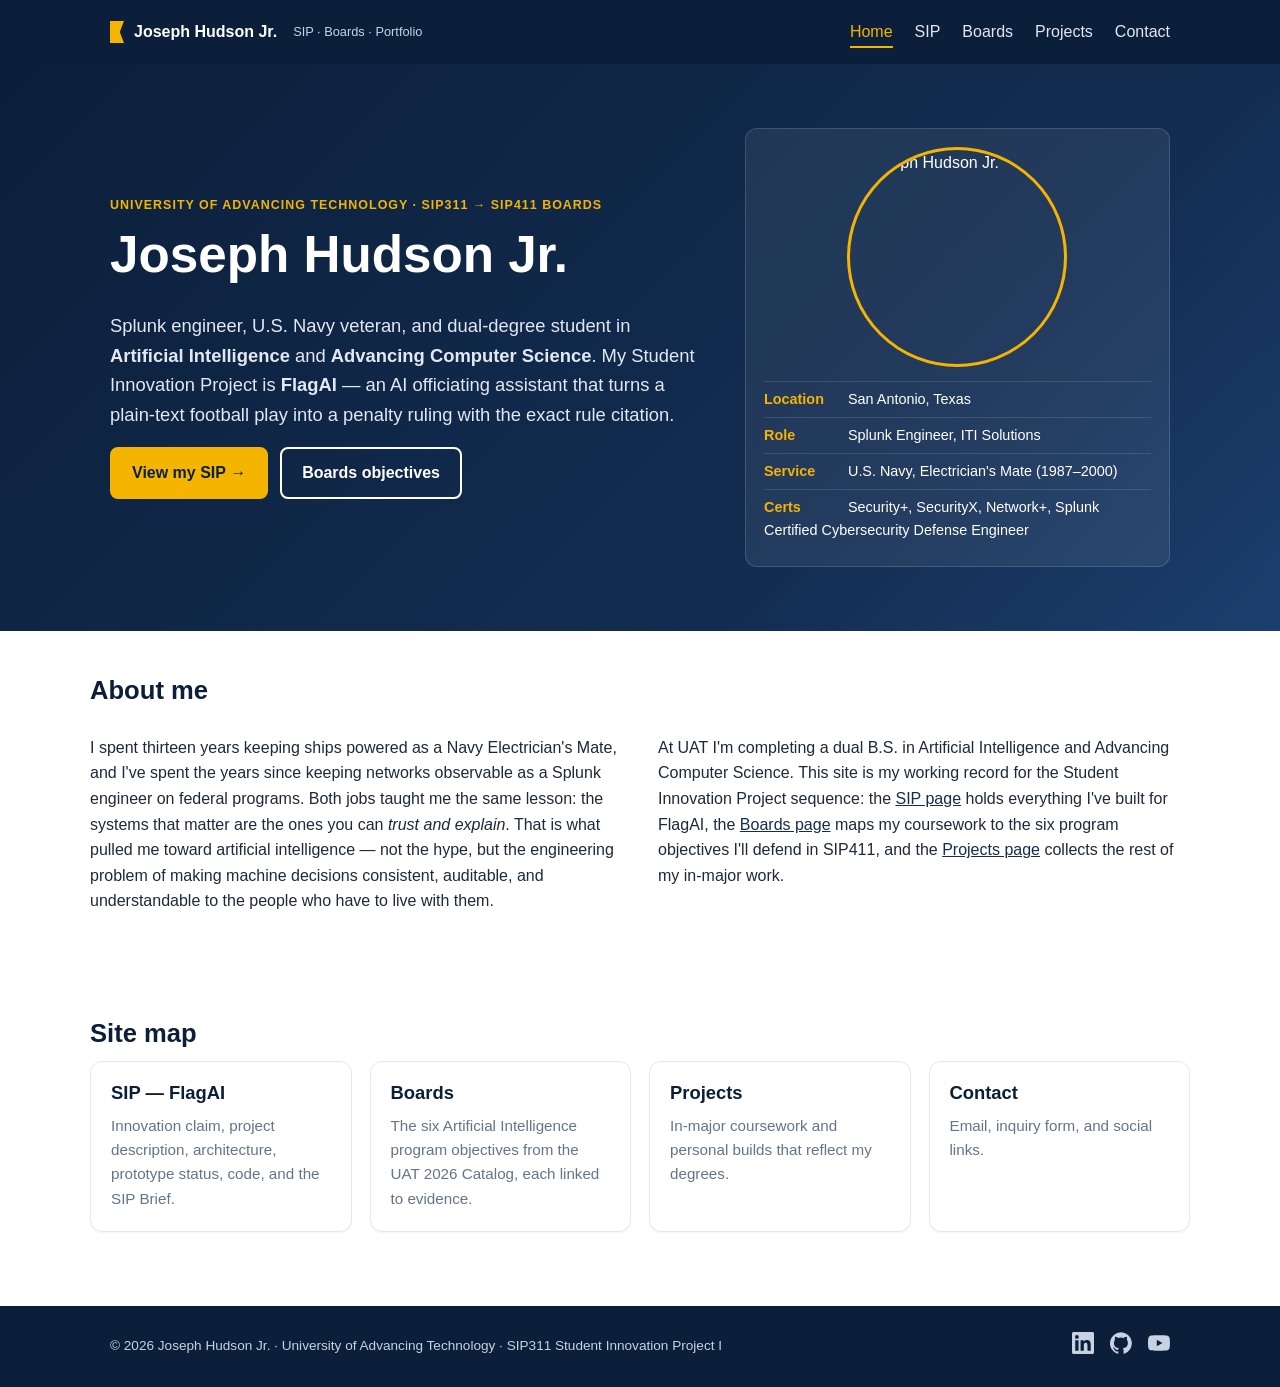
==== index.html @ d516e61c "Add files via upload" ====
<!DOCTYPE html>
<html lang="en">
<head>
<meta charset="utf-8">
<meta name="viewport" content="width=device-width, initial-scale=1">
<title>Home · Joseph Hudson Jr.</title>
<meta name="description" content="Portfolio and Student Innovation Project site for Joseph Hudson Jr., UAT dual-degree student in AI and Advancing Computer Science.">
<link rel="stylesheet" href="style.css">
<link rel="icon" href="data:image/svg+xml,%3Csvg xmlns='http://www.w3.org/2000/svg' viewBox='0 0 32 32'%3E%3Crect width='32' height='32' rx='6' fill='%23F5B400'/%3E%3Cpath d='M9 6h4v20H9zM13 6h10l-3 5 3 5H13z' fill='%230B1F3A'/%3E%3C/svg%3E">
</head>
<body>
<header class="site-header">
  <div class="wrap">
    <a href="index.html" class="brand"><span class="flag"></span>Joseph Hudson Jr.<span class="brand-sub">SIP · Boards · Portfolio</span></a>
    <button class="menu-btn" aria-label="Menu" onclick="document.body.classList.toggle('nav-open')">☰</button>
    <nav class="nav"><a href="index.html" class="active">Home</a><a href="sip.html" class="">SIP</a><a href="boards.html" class="">Boards</a><a href="projects.html" class="">Projects</a><a href="contact.html" class="">Contact</a></nav>
  </div>
</header>
<main>

<section class="hero">
  <div class="wrap hero-grid">
    <div>
      <p class="eyebrow">University of Advancing Technology · SIP311 → SIP411 Boards</p>
      <h1>Joseph Hudson Jr.</h1>
      <p class="lead">Splunk engineer, U.S. Navy veteran, and dual-degree student in <strong>Artificial Intelligence</strong> and <strong>Advancing Computer Science</strong>. My Student Innovation Project is <strong>FlagAI</strong> — an AI officiating assistant that turns a plain-text football play into a penalty ruling with the exact rule citation.</p>
      <div class="cta-row">
        <a class="btn" href="sip.html">View my SIP →</a>
        <a class="btn ghost" href="boards.html">Boards objectives</a>
      </div>
    </div>
    <div class="headshot-card">
      <img class="headshot" src="img/headshot.png" alt="Joseph Hudson Jr.">
      <ul class="facts">
        <li><b>Location</b> San Antonio, Texas</li>
        <li><b>Role</b> Splunk Engineer, ITI Solutions</li>
        <li><b>Service</b> U.S. Navy, Electrician's Mate (1987–2000)</li>
        <li><b>Certs</b> Security+, SecurityX, Network+, Splunk Certified Cybersecurity Defense Engineer</li>
      </ul>
    </div>
  </div>
</section>

<section class="wrap section">
  <h2>About me</h2>
  <div class="two-col">
    <p>I spent thirteen years keeping ships powered as a Navy Electrician's Mate, and I've spent the years since keeping networks observable as a Splunk engineer on federal programs. Both jobs taught me the same lesson: the systems that matter are the ones you can <em>trust and explain</em>. That is what pulled me toward artificial intelligence — not the hype, but the engineering problem of making machine decisions consistent, auditable, and understandable to the people who have to live with them.</p>
    <p>At UAT I'm completing a dual B.S. in Artificial Intelligence and Advancing Computer Science. This site is my working record for the Student Innovation Project sequence: the <a href="sip.html">SIP page</a> holds everything I've built for FlagAI, the <a href="boards.html">Boards page</a> maps my coursework to the six program objectives I'll defend in SIP411, and the <a href="projects.html">Projects page</a> collects the rest of my in-major work.</p>
  </div>
</section>

<section class="wrap section">
  <h2>Site map</h2>
  <div class="cards">
    <a class="card" href="sip.html"><h3>SIP — FlagAI</h3><p>Innovation claim, project description, architecture, prototype status, code, and the SIP Brief.</p></a>
    <a class="card" href="boards.html"><h3>Boards</h3><p>The six Artificial Intelligence program objectives from the UAT 2026 Catalog, each linked to evidence.</p></a>
    <a class="card" href="projects.html"><h3>Projects</h3><p>In-major coursework and personal builds that reflect my degrees.</p></a>
    <a class="card" href="contact.html"><h3>Contact</h3><p>Email, inquiry form, and social links.</p></a>
  </div>
</section>

</main>
<footer class="site-footer">
  <div class="wrap">
    <div>© 2026 Joseph Hudson Jr. · University of Advancing Technology · SIP311 Student Innovation Project I</div>
    <div class="social">
      <a href="https://www.linkedin.com/in/joseph-hudson-7b067147/" aria-label="LinkedIn" title="LinkedIn"><svg viewBox="0 0 24 24"><path d="M20.45 20.45h-3.55v-5.57c0-1.33-.03-3.04-1.85-3.04-1.85 0-2.14 1.45-2.14 2.94v5.67H9.36V9h3.41v1.56h.05c.47-.9 1.63-1.85 3.36-1.85 3.6 0 4.27 2.37 4.27 5.45v6.29zM5.34 7.43a2.06 2.06 0 1 1 0-4.12 2.06 2.06 0 0 1 0 4.12zM7.12 20.45H3.56V9h3.56v11.45zM22.22 0H1.77C.79 0 0 .77 0 1.72v20.56C0 23.23.79 24 1.77 24h20.45c.98 0 1.78-.77 1.78-1.72V1.72C24 .77 23.2 0 22.22 0z"/></svg></a>
      <a href="https://github.com/TheBlackPanther616" aria-label="GitHub" title="GitHub"><svg viewBox="0 0 24 24"><path d="M12 .3a12 12 0 0 0-3.8 23.4c.6.1.8-.3.8-.6v-2c-3.3.7-4-1.6-4-1.6-.6-1.4-1.4-1.8-1.4-1.8-1.1-.7.1-.7.1-.7 1.2.1 1.8 1.2 1.8 1.2 1.1 1.8 2.8 1.3 3.5 1 .1-.8.4-1.3.8-1.6-2.7-.3-5.5-1.3-5.5-5.9 0-1.3.5-2.4 1.2-3.2-.1-.3-.5-1.5.1-3.2 0 0 1-.3 3.3 1.2a11.5 11.5 0 0 1 6 0c2.3-1.5 3.3-1.2 3.3-1.2.7 1.7.3 2.9.1 3.2.8.8 1.2 1.9 1.2 3.2 0 4.6-2.8 5.6-5.5 5.9.4.4.8 1.1.8 2.2v3.3c0 .3.2.7.8.6A12 12 0 0 0 12 .3"/></svg></a>
      <a href="https://www.youtube.com/@josephhudson1125" aria-label="YouTube" title="YouTube"><svg viewBox="0 0 24 24"><path d="M23.5 6.2a3 3 0 0 0-2.1-2.1C19.5 3.6 12 3.6 12 3.6s-7.5 0-9.4.5A3 3 0 0 0 .5 6.2C0 8.1 0 12 0 12s0 3.9.5 5.8a3 3 0 0 0 2.1 2.1c1.9.5 9.4.5 9.4.5s7.5 0 9.4-.5a3 3 0 0 0 2.1-2.1c.5-1.9.5-5.8.5-5.8s0-3.9-.5-5.8zM9.6 15.6V8.4l6.2 3.6-6.2 3.6z"/></svg></a>
    </div>
  </div>
</footer>
</body>
</html>
---- style.css ----
:root{--navy:#0B1F3A;--navy2:#132D52;--gold:#F5B400;--ink:#1E293B;--muted:#64748B;--bg:#FFFFFF;--bg2:#F4F7FB;--line:#E2E8F0;--r:12px}
*{box-sizing:border-box}html{scroll-behavior:smooth}
body{margin:0;font-family:Inter,"Segoe UI",Roboto,Arial,sans-serif;color:var(--ink);background:var(--bg);line-height:1.6}
a{color:var(--navy2)}h1,h2,h3,h4{color:var(--navy);line-height:1.2;margin:0 0 .5em}
h1{font-size:clamp(2rem,5vw,3.2rem)}h2{font-size:1.6rem;margin-top:0}h3{font-size:1.15rem}
.wrap{max-width:1100px;margin:0 auto;padding:0 20px}
.site-header{background:var(--navy);color:#fff;position:sticky;top:0;z-index:10}
.site-header .wrap{display:flex;align-items:center;justify-content:space-between;height:64px}
.brand{color:#fff;text-decoration:none;font-weight:700;display:flex;align-items:center;gap:10px}
.brand-sub{font-weight:400;color:#C7D2E3;font-size:.8rem;margin-left:6px}
.flag{width:14px;height:22px;background:var(--gold);clip-path:polygon(0 0,100% 0,70% 50%,100% 100%,0 100%);display:inline-block}
.nav a{color:#E2E8F0;text-decoration:none;margin-left:22px;font-weight:500;padding:6px 0;border-bottom:2px solid transparent}
.nav a.active,.nav a:hover{color:var(--gold);border-color:var(--gold)}
.menu-btn{display:none;background:none;border:0;color:#fff;font-size:1.6rem}
.hero{background:linear-gradient(135deg,var(--navy) 0%,var(--navy2) 70%,#1B3F6E 100%);color:#fff;padding:64px 0}
.hero.compact{padding:44px 0}
.hero h1,.hero h2{color:#fff}.hero .muted{color:#C7D2E3;font-weight:400}.hero a{color:var(--gold)}
.eyebrow{text-transform:uppercase;letter-spacing:.08em;font-size:.78rem;font-weight:600;color:var(--gold);margin:0 0 8px}
main .section .eyebrow{color:var(--muted)}
.lead{font-size:1.15rem;max-width:720px;color:#E2E8F0}
.section .lead{color:var(--ink)}
.hero-grid{display:grid;grid-template-columns:1.4fr 1fr;gap:40px;align-items:center}
.headshot-card{background:rgba(255,255,255,.07);border:1px solid rgba(255,255,255,.15);border-radius:var(--r);padding:18px}
.headshot{width:100%;aspect-ratio:1;border-radius:50%;margin:0 auto 14px;max-width:220px;display:block}
.facts{list-style:none;padding:0;margin:0;font-size:.9rem}.facts li{padding:6px 0;border-top:1px solid rgba(255,255,255,.12)}.facts b{color:var(--gold);display:inline-block;width:80px}
.cta-row{display:flex;gap:12px;flex-wrap:wrap;margin-top:18px}
.btn{display:inline-block;background:var(--gold);color:var(--navy);font-weight:700;padding:11px 20px;border-radius:8px;text-decoration:none;border:2px solid var(--gold);cursor:pointer;font-size:1rem}
.btn.ghost{background:transparent;color:inherit;border-color:currentColor}.section .btn.ghost{color:var(--navy)}
.btn.small{padding:7px 14px;font-size:.9rem}
.section{padding:44px 0}.section.alt{background:var(--bg2)}
.two-col{display:grid;grid-template-columns:1fr 1fr;gap:36px}.three-col{display:grid;grid-template-columns:repeat(3,1fr);gap:18px;margin-top:22px}
.cards{display:grid;grid-template-columns:repeat(auto-fit,minmax(230px,1fr));gap:18px}
.card{display:block;text-decoration:none;color:inherit;border:1px solid var(--line);border-radius:var(--r);padding:20px;background:#fff;transition:.15s;box-shadow:0 1px 2px rgba(0,0,0,.04)}
.card:hover{border-color:var(--gold);transform:translateY(-2px);box-shadow:0 6px 18px rgba(11,31,58,.12)}.card p{margin:0;color:var(--muted);font-size:.95rem}
.pill-card{background:var(--bg2);border-left:4px solid var(--gold);border-radius:8px;padding:16px}.pill-card h4{margin-bottom:4px}.pill-card p{margin:0;font-size:.95rem}
.claim{margin:0;padding:24px 28px;background:var(--navy);color:#fff;border-radius:var(--r);font-size:1.15rem;border-left:8px solid var(--gold)}.claim strong{color:var(--gold)}
.subnav{display:flex;flex-wrap:wrap;gap:6px 18px;margin-top:14px;font-size:.9rem}.subnav a{color:#C7D2E3;text-decoration:none;border-bottom:1px dotted #C7D2E3}.subnav a:hover{color:var(--gold)}
.diagram{width:100%;height:auto;background:#fff;border:1px solid var(--line);border-radius:var(--r);padding:8px}
.caption{font-size:.85rem;color:var(--muted);font-style:italic;margin:6px 0 20px}
.status{width:100%;border-collapse:collapse;font-size:.95rem}.status th,.status td{text-align:left;padding:8px 10px;border-bottom:1px solid var(--line)}.status th{background:var(--bg2);color:var(--navy)}
.tag{display:inline-block;padding:2px 10px;border-radius:999px;font-size:.78rem;font-weight:700}.tag.done{background:#DCFCE7;color:#166534}.tag.wip{background:#FEF3C7;color:#92400E}.tag.todo{background:#E2E8F0;color:#334155}
.demo{background:#0B1F3A;color:#E2E8F0;padding:18px;border-radius:var(--r);font-size:.85rem;overflow:auto;line-height:1.5}.demo b{color:var(--gold)}
.gallery{display:grid;grid-template-columns:repeat(auto-fit,minmax(220px,1fr));gap:18px;margin-bottom:22px}.gallery figure{margin:0}.gallery figcaption{font-size:.85rem;color:var(--muted);margin-top:6px}
.placeholder{background:repeating-linear-gradient(45deg,#EEF2F7,#EEF2F7 10px,#E3E9F2 10px,#E3E9F2 20px);border:2px dashed #94A3B8;border-radius:var(--r);display:flex;align-items:center;justify-content:center;text-align:center;color:#475569;font-size:.9rem;padding:12px}
.placeholder small{color:#64748B;font-size:.75rem}.placeholder code{font-size:.75rem}
.placeholder.tall{aspect-ratio:4/3}.placeholder.wide{aspect-ratio:16/10}
.chips{display:flex;flex-wrap:wrap;gap:8px}.chips span{background:var(--bg2);border:1px solid var(--line);border-radius:999px;padding:5px 12px;font-size:.85rem}
.brief-box{background:#FFF7DF;border:2px dashed var(--gold);border-radius:var(--r);padding:22px}
.pdf{width:100%;height:520px;border:1px solid var(--line);border-radius:8px;background:#fff;margin-top:12px}
.timeline{padding-left:0;list-style:none;border-left:3px solid var(--gold);margin-left:8px}.timeline li{padding:6px 0 10px 18px;position:relative}.timeline li::before{content:"";position:absolute;left:-9px;top:14px;width:12px;height:12px;border-radius:50%;background:var(--navy);border:2px solid var(--gold)}.timeline b{display:block;color:var(--navy)}
.objectives{list-style:none;padding:0;margin:0}.obj{display:flex;gap:18px;padding:18px 0;border-bottom:1px solid var(--line)}
.obj-num{flex:0 0 44px;height:44px;border-radius:50%;background:var(--navy);color:var(--gold);font-weight:800;display:flex;align-items:center;justify-content:center;font-size:1.1rem}
.obj-text{margin:0 0 6px;font-weight:600;color:var(--navy);font-size:1.05rem}.obj-ev{margin:0;color:var(--muted);font-size:.95rem}
.muted{color:var(--muted)}.small{font-size:.9rem;font-weight:400}
.project{display:grid;grid-template-columns:1fr 1.3fr;gap:32px;align-items:start}
.meta{list-style:none;padding:0;margin:12px 0;font-size:.9rem;display:flex;gap:24px;flex-wrap:wrap}.meta b{color:var(--navy)}
.contact-list{list-style:none;padding:0}.contact-list li{padding:8px 0;border-bottom:1px solid var(--line)}.contact-list b{display:inline-block;width:120px;color:var(--navy)}
.form label{display:block;font-weight:600;color:var(--navy);margin-bottom:12px;font-size:.9rem}
.form input,.form textarea,.form select{display:block;width:100%;margin-top:4px;padding:10px;border:1px solid #CBD5E1;border-radius:8px;font:inherit}
.site-footer{background:var(--navy);color:#C7D2E3;padding:26px 0;font-size:.85rem;margin-top:30px}.site-footer .wrap{display:flex;justify-content:space-between;align-items:center;gap:16px;flex-wrap:wrap}
.social a{display:inline-block;margin-left:12px}.social svg{width:22px;height:22px;fill:#C7D2E3}.social a:hover svg{fill:var(--gold)}
@media(max-width:820px){.hero-grid,.two-col,.three-col,.project{grid-template-columns:1fr}.menu-btn{display:block}.nav{display:none;position:absolute;top:64px;left:0;right:0;background:var(--navy);padding:10px 20px 16px}.nav a{display:block;margin:0;padding:10px 0}body.nav-open .nav{display:block}.claim{font-size:1rem;padding:18px}}

.hero .btn{color:var(--navy)}.hero .btn.ghost{color:#fff;border-color:#fff}.headshot.placeholder{border-radius:50%}.headshot{object-fit:cover;border:3px solid var(--gold)}.media{width:100%;height:auto;border-radius:var(--r);border:1px solid var(--line);display:block;background:#fff}.gallery .media{aspect-ratio:4/3;object-fit:contain}

/* Contact form (Formspree) — messages shown only when the library sets data-fs-active */
[data-fs-success],[data-fs-error]{display:none}
[data-fs-success][data-fs-active],[data-fs-error][data-fs-active]{display:block}
.field-error,.form-error{color:#B00020;font-size:.85rem;margin:-8px 0 12px}
.form-success{background:#DCFCE7;color:#166534;border-radius:8px;padding:12px 14px;margin-bottom:14px;font-weight:600}
.form [aria-invalid="true"]{border-color:#B00020}
.form .btn:disabled{opacity:.6;cursor:wait}
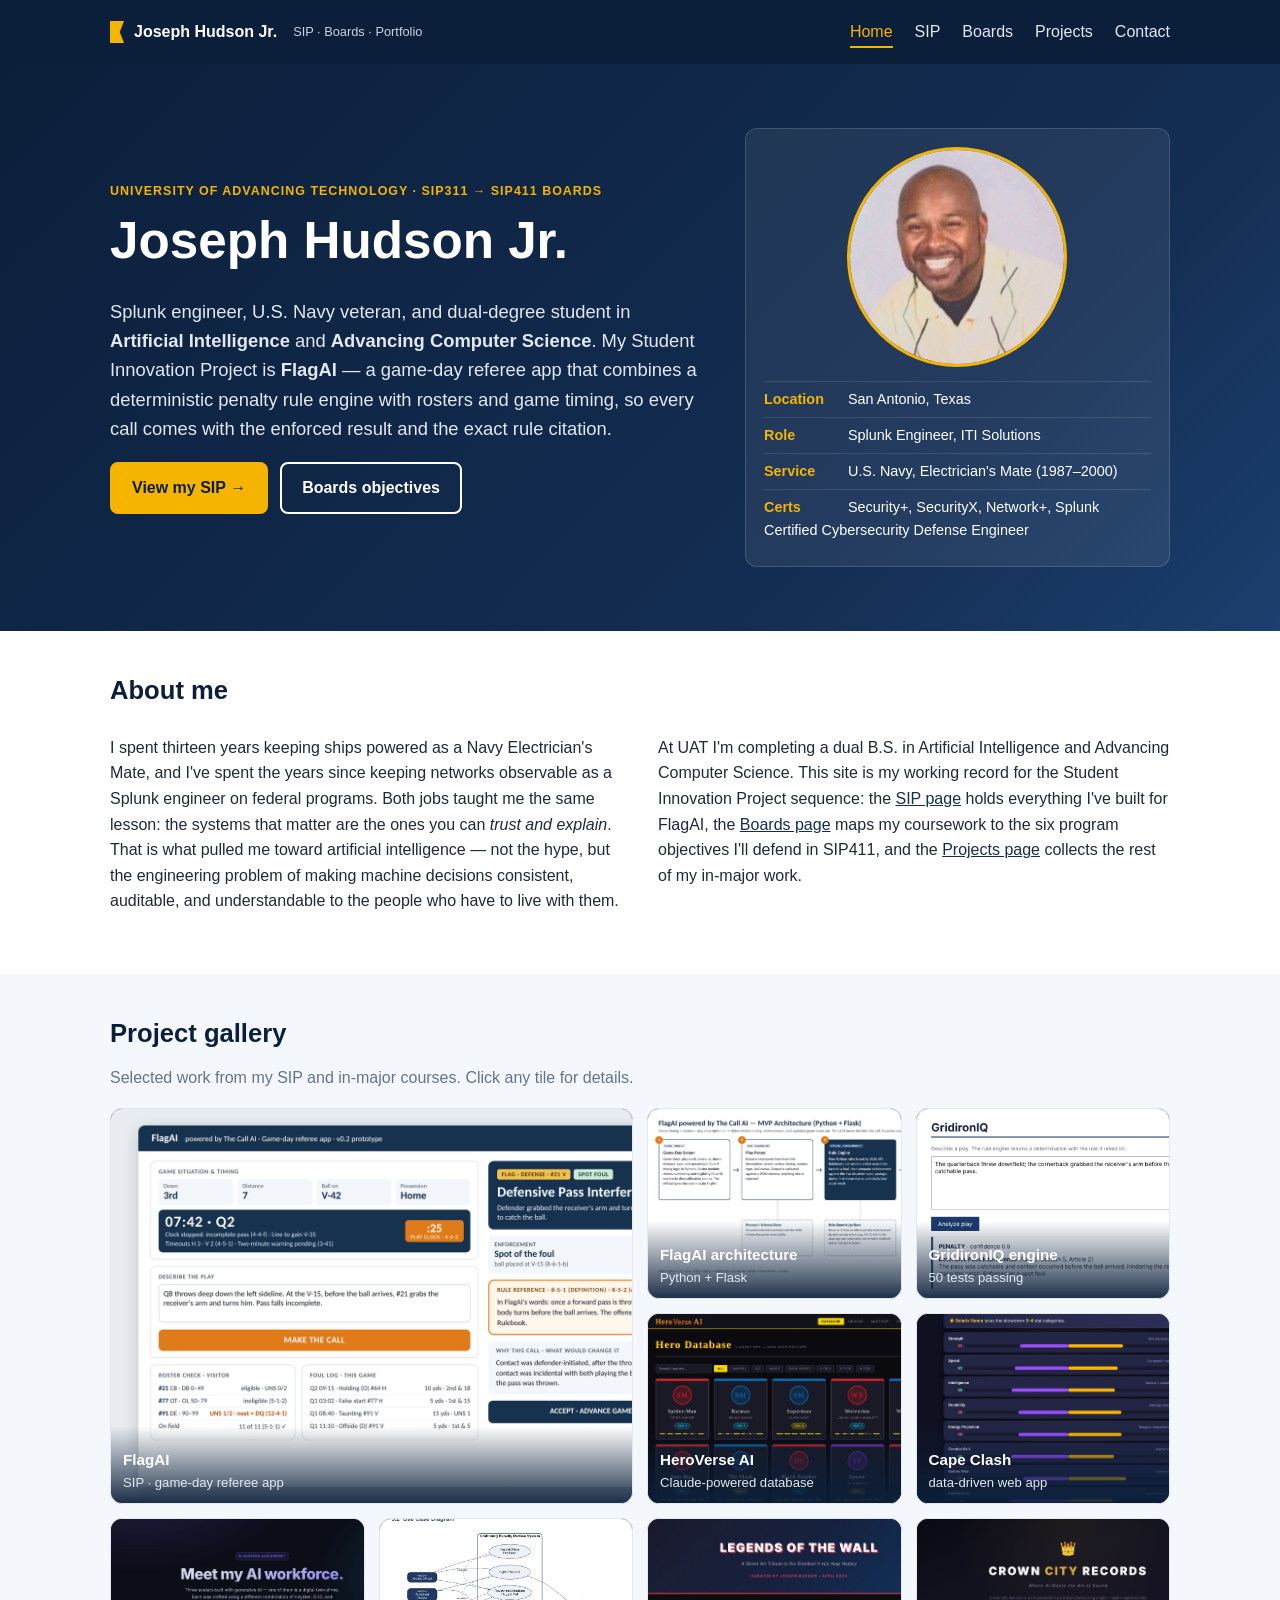
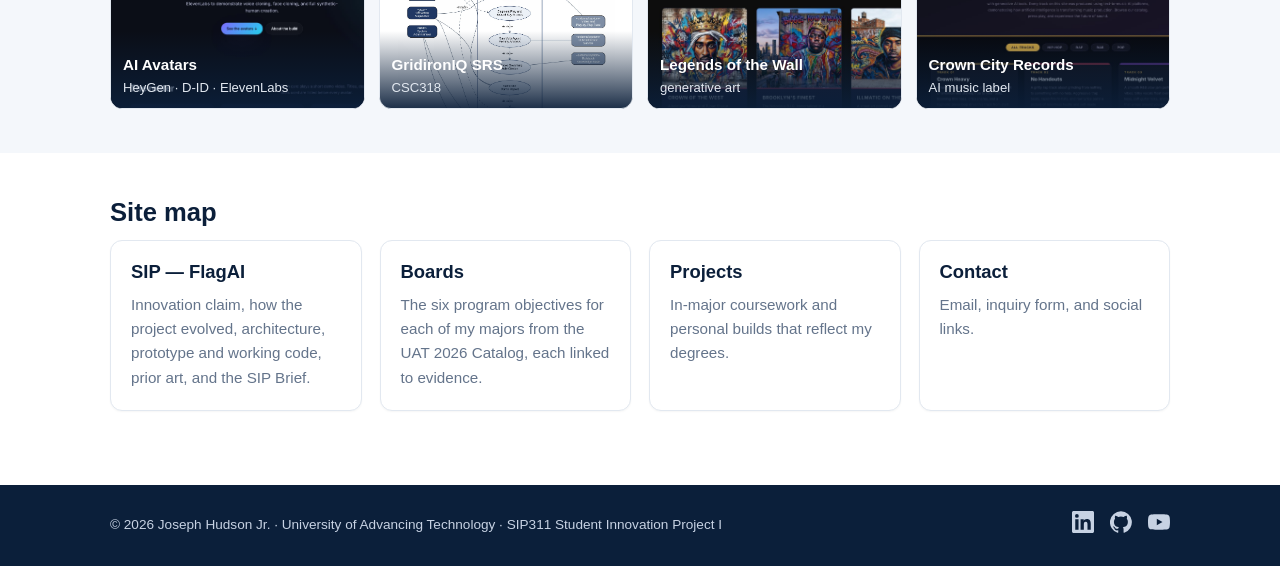
==== commit 3274235c: "Update SIP site for Round 2: gallery, SIP page, brief, projects, boards - Home: project photo galler" ====
--- a/index.html
+++ b/index.html
@@ -23,7 +23,7 @@
     <div>
       <p class="eyebrow">University of Advancing Technology · SIP311 → SIP411 Boards</p>
       <h1>Joseph Hudson Jr.</h1>
-      <p class="lead">Splunk engineer, U.S. Navy veteran, and dual-degree student in <strong>Artificial Intelligence</strong> and <strong>Advancing Computer Science</strong>. My Student Innovation Project is <strong>FlagAI</strong> — an AI officiating assistant that turns a plain-text football play into a penalty ruling with the exact rule citation.</p>
+      <p class="lead">Splunk engineer, U.S. Navy veteran, and dual-degree student in <strong>Artificial Intelligence</strong> and <strong>Advancing Computer Science</strong>. My Student Innovation Project is <strong>FlagAI</strong> — a game-day referee app that combines a deterministic penalty rule engine with rosters and game timing, so every call comes with the enforced result and the exact rule citation.</p>
       <div class="cta-row">
         <a class="btn" href="sip.html">View my SIP →</a>
         <a class="btn ghost" href="boards.html">Boards objectives</a>
@@ -49,11 +49,30 @@
   </div>
 </section>
 
+
+<section class="section alt">
+  <div class="wrap">
+    <h2>Project gallery</h2>
+    <p class="muted">Selected work from my SIP and in-major courses. Click any tile for details.</p>
+    <div class="photo-gallery">
+      <a class="tile tile-wide" href="sip.html#prototype"><img src="img/r2-gameday-screen.png" alt="FlagAI game-day screen prototype"><span><b>FlagAI</b> SIP · game-day referee app</span></a>
+      <a class="tile" href="sip.html#architecture"><img src="img/r2-architecture.png" alt="FlagAI MVP architecture"><span><b>FlagAI architecture</b> Python + Flask</span></a>
+      <a class="tile" href="projects.html#gridironiq"><img src="img/gridironiq-ruling.png" alt="GridironIQ ruling output"><span><b>GridironIQ engine</b> 50 tests passing</span></a>
+      <a class="tile" href="projects.html#heroverse"><img src="img/proj-heroverse.jpg" alt="HeroVerse AI"><span><b>HeroVerse AI</b> Claude-powered database</span></a>
+      <a class="tile" href="projects.html#capeclash"><img src="img/proj-capeclash.jpg" alt="Cape Clash"><span><b>Cape Clash</b> data-driven web app</span></a>
+      <a class="tile" href="projects.html#avatars"><img src="img/proj-avatars.jpg" alt="AI Avatar Showcase"><span><b>AI Avatars</b> HeyGen · D-ID · ElevenLabs</span></a>
+      <a class="tile" href="projects.html#srs"><img src="img/uml-usecase.png" alt="GridironIQ use case diagram"><span><b>GridironIQ SRS</b> CSC318</span></a>
+      <a class="tile" href="projects.html#generative"><img src="img/proj-museum.jpg" alt="Legends of the Wall museum"><span><b>Legends of the Wall</b> generative art</span></a>
+      <a class="tile" href="projects.html#generative"><img src="img/proj-crowncity.jpg" alt="Crown City Records"><span><b>Crown City Records</b> AI music label</span></a>
+    </div>
+  </div>
+</section>
+
 <section class="wrap section">
   <h2>Site map</h2>
   <div class="cards">
-    <a class="card" href="sip.html"><h3>SIP — FlagAI</h3><p>Innovation claim, project description, architecture, prototype status, code, and the SIP Brief.</p></a>
-    <a class="card" href="boards.html"><h3>Boards</h3><p>The six Artificial Intelligence program objectives from the UAT 2026 Catalog, each linked to evidence.</p></a>
+    <a class="card" href="sip.html"><h3>SIP — FlagAI</h3><p>Innovation claim, how the project evolved, architecture, prototype and working code, prior art, and the SIP Brief.</p></a>
+    <a class="card" href="boards.html"><h3>Boards</h3><p>The six program objectives for each of my majors from the UAT 2026 Catalog, each linked to evidence.</p></a>
     <a class="card" href="projects.html"><h3>Projects</h3><p>In-major coursework and personal builds that reflect my degrees.</p></a>
     <a class="card" href="contact.html"><h3>Contact</h3><p>Email, inquiry form, and social links.</p></a>
   </div>
--- a/style.css
+++ b/style.css
@@ -71,3 +71,24 @@
 .form-success{background:#DCFCE7;color:#166534;border-radius:8px;padding:12px 14px;margin-bottom:14px;font-weight:600}
 .form [aria-invalid="true"]{border-color:#B00020}
 .form .btn:disabled{opacity:.6;cursor:wait}
+
+/* v2 additions */
+.badges{display:flex;flex-wrap:wrap;gap:8px;margin-top:16px}
+.badge{display:inline-block;font-size:.8rem;font-weight:600;padding:5px 12px;border-radius:999px;border:1px solid rgba(255,255,255,.35);color:#E2E8F0}
+.badge.ok{background:rgba(245,180,0,.15);border-color:var(--gold);color:var(--gold)}
+.feature-cards .card{cursor:default}.feature-cards .card:hover{transform:none}
+.feature-cards .card h3{margin-top:2px}
+.fig{margin:0}.fig figcaption{font-size:.85rem;color:var(--muted);font-style:italic;margin-top:6px}
+.section.alt .timeline{margin-top:0}
+.status td{vertical-align:top}
+.refs li{margin-bottom:10px;padding-left:4px}
+.photo-gallery{display:grid;grid-template-columns:repeat(4,1fr);gap:14px;margin-top:18px}
+.tile{position:relative;display:block;border-radius:var(--r);overflow:hidden;aspect-ratio:4/3;background:var(--navy);border:1px solid var(--line)}
+.tile-wide{grid-column:span 2;grid-row:span 2;aspect-ratio:auto}
+.tile img{width:100%;height:100%;object-fit:cover;object-position:top left;display:block;transition:transform .25s}
+.tile:hover img{transform:scale(1.04)}
+.tile span{position:absolute;left:0;right:0;bottom:0;padding:22px 12px 10px;background:linear-gradient(transparent,rgba(11,31,58,.92));color:#E2E8F0;font-size:.82rem}
+.tile span b{display:block;color:#fff;font-size:.95rem}
+@media(max-width:820px){.photo-gallery{grid-template-columns:repeat(2,1fr)}.tile-wide{grid-column:span 2;grid-row:auto;aspect-ratio:16/9}.status{font-size:.85rem}.status th,.status td{padding:6px}}
+.wrap.section{padding-left:20px;padding-right:20px}
+@media(max-width:820px){.brand-sub{display:none}}
